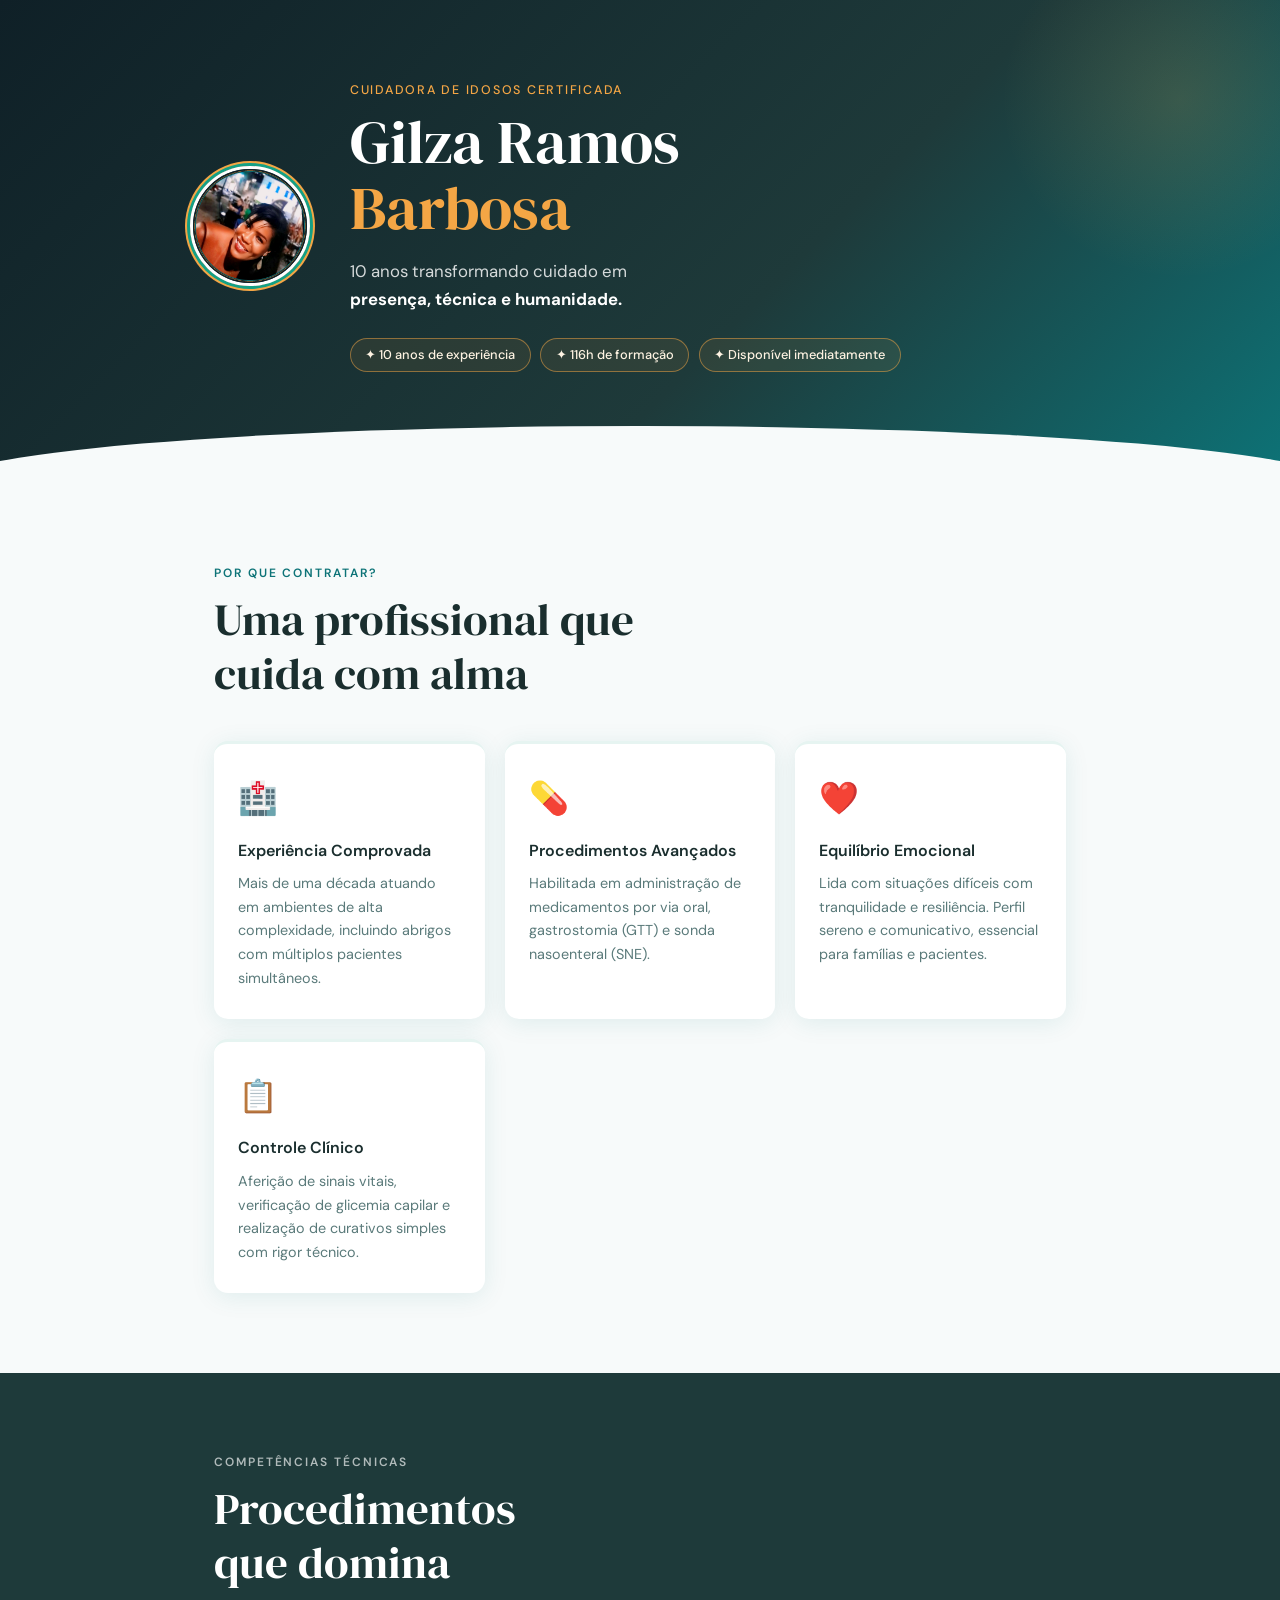
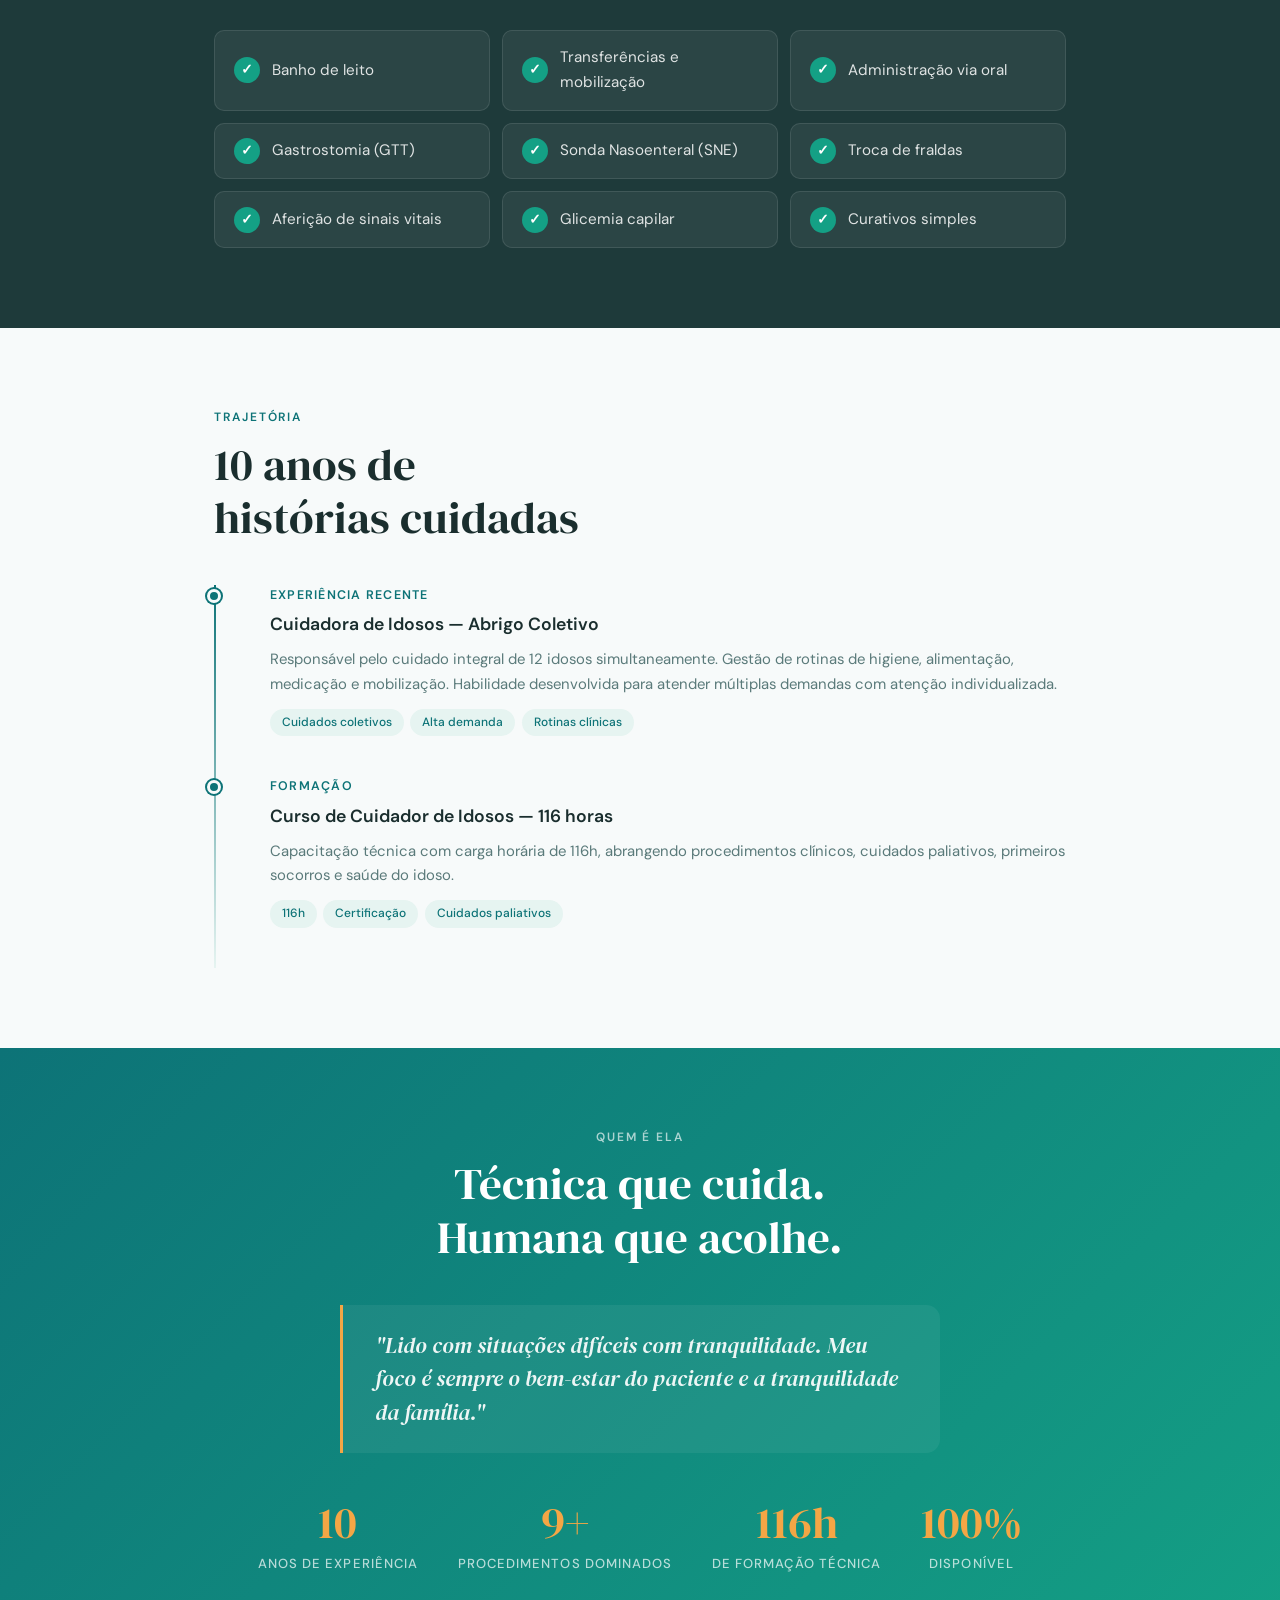
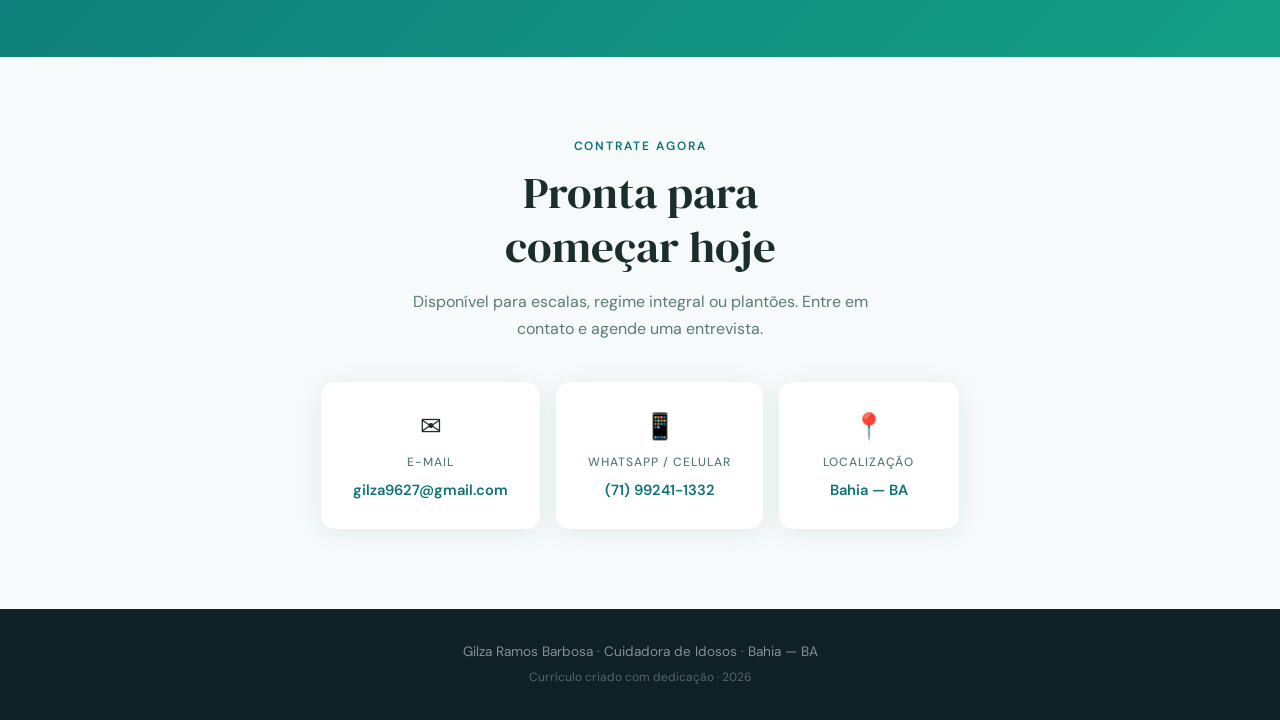
==== index.html @ a461d143 "Rename index (1).html to index.html" ====
<!DOCTYPE html>
<html lang="pt-BR">
<head>
  <meta charset="UTF-8" />
  <meta name="viewport" content="width=device-width, initial-scale=1.0" />
  <title>Gilza Ramos Barbosa — Cuidadora de Idosos Especializada</title>
  <meta name="description" content="Cuidadora de idosos com 10 anos de experiência, especializada em cuidados paliativos, administração de medicamentos, curativos e higienização. Disponível para escalas e regime integral." />
  <meta name="keywords" content="cuidadora de idosos, cuidadora domiciliar, cuidados paliativos, acompanhante hospitalar, técnica em enfermagem, administração de medicamentos, sonda nasoenteral, gastrostomia, sinais vitais, glicemia capilar, curativo simples, Bahia, Salvador" />
  <link rel="preconnect" href="https://fonts.googleapis.com" />
  <link href="https://fonts.googleapis.com/css2?family=DM+Sans:wght@300;400;500;600&family=DM+Serif+Display&display=swap" rel="stylesheet" />
  <link rel="stylesheet" href="style.css" />
</head>
<body>

  <!-- HERO -->
  <header class="hero">
    <div class="hero-inner">
      <img class="hero-avatar" src="[data-uri]" alt="Gilza Ramos Barbosa - Cuidadora de Idosos" />
      <div class="hero-text">
        <p class="hero-eyebrow">Cuidadora de Idosos Certificada</p>
        <h1 class="hero-name">Gilza Ramos<br><span class="accent">Barbosa</span></h1>
        <p class="hero-tagline">10 anos transformando cuidado em<br><strong>presença, técnica e humanidade.</strong></p>
        <div class="hero-badges">
          <span class="badge">✦ 10 anos de experiência</span>
          <span class="badge">✦ 116h de formação</span>
          <span class="badge">✦ Disponível imediatamente</span>
        </div>
      </div>
    </div>
    <div class="hero-wave" aria-hidden="true"></div>
  </header>

  <main>

    <!-- DIFERENCIAIS -->
    <section class="section section-light" id="diferenciais">
      <div class="container">
        <p class="section-eyebrow">Por que contratar?</p>
        <h2 class="section-title">Uma profissional que<br>cuida com alma</h2>
        <div class="cards-grid">
          <div class="card">
            <div class="card-icon">🏥</div>
            <h3>Experiência Comprovada</h3>
            <p>Mais de uma década atuando em ambientes de alta complexidade, incluindo abrigos com múltiplos pacientes simultâneos.</p>
          </div>
          <div class="card">
            <div class="card-icon">💊</div>
            <h3>Procedimentos Avançados</h3>
            <p>Habilitada em administração de medicamentos por via oral, gastrostomia (GTT) e sonda nasoenteral (SNE).</p>
          </div>
          <div class="card">
            <div class="card-icon">❤️</div>
            <h3>Equilíbrio Emocional</h3>
            <p>Lida com situações difíceis com tranquilidade e resiliência. Perfil sereno e comunicativo, essencial para famílias e pacientes.</p>
          </div>
          <div class="card">
            <div class="card-icon">📋</div>
            <h3>Controle Clínico</h3>
            <p>Aferição de sinais vitais, verificação de glicemia capilar e realização de curativos simples com rigor técnico.</p>
          </div>
        </div>
      </div>
    </section>

    <!-- PROCEDIMENTOS -->
    <section class="section section-dark" id="procedimentos">
      <div class="container">
        <p class="section-eyebrow light">Competências técnicas</p>
        <h2 class="section-title light">Procedimentos<br>que domina</h2>
        <div class="skills-grid">
          <div class="skill-item active">
            <span class="skill-check">✓</span>
            <span>Banho de leito</span>
          </div>
          <div class="skill-item active">
            <span class="skill-check">✓</span>
            <span>Transferências e mobilização</span>
          </div>
          <div class="skill-item active">
            <span class="skill-check">✓</span>
            <span>Administração via oral</span>
          </div>
          <div class="skill-item active">
            <span class="skill-check">✓</span>
            <span>Gastrostomia (GTT)</span>
          </div>
          <div class="skill-item active">
            <span class="skill-check">✓</span>
            <span>Sonda Nasoenteral (SNE)</span>
          </div>
          <div class="skill-item active">
            <span class="skill-check">✓</span>
            <span>Troca de fraldas</span>
          </div>
          <div class="skill-item active">
            <span class="skill-check">✓</span>
            <span>Aferição de sinais vitais</span>
          </div>
          <div class="skill-item active">
            <span class="skill-check">✓</span>
            <span>Glicemia capilar</span>
          </div>
          <div class="skill-item active">
            <span class="skill-check">✓</span>
            <span>Curativos simples</span>
          </div>
        </div>
      </div>
    </section>

    <!-- EXPERIÊNCIA -->
    <section class="section section-light" id="experiencia">
      <div class="container">
        <p class="section-eyebrow">Trajetória</p>
        <h2 class="section-title">10 anos de<br>histórias cuidadas</h2>
        <div class="timeline">
          <div class="timeline-item">
            <div class="timeline-marker"></div>
            <div class="timeline-content">
              <span class="timeline-date">Experiência recente</span>
              <h3>Cuidadora de Idosos — Abrigo Coletivo</h3>
              <p>Responsável pelo cuidado integral de 12 idosos simultaneamente. Gestão de rotinas de higiene, alimentação, medicação e mobilização. Habilidade desenvolvida para atender múltiplas demandas com atenção individualizada.</p>
              <div class="timeline-tags">
                <span>Cuidados coletivos</span>
                <span>Alta demanda</span>
                <span>Rotinas clínicas</span>
              </div>
            </div>
          </div>
          <div class="timeline-item">
            <div class="timeline-marker"></div>
            <div class="timeline-content">
              <span class="timeline-date">Formação</span>
              <h3>Curso de Cuidador de Idosos — 116 horas</h3>
              <p>Capacitação técnica com carga horária de 116h, abrangendo procedimentos clínicos, cuidados paliativos, primeiros socorros e saúde do idoso.</p>
              <div class="timeline-tags">
                <span>116h</span>
                <span>Certificação</span>
                <span>Cuidados paliativos</span>
              </div>
            </div>
          </div>
        </div>
      </div>
    </section>

    <!-- PERFIL HUMANO -->
    <section class="section section-accent" id="perfil">
      <div class="container center">
        <p class="section-eyebrow light">Quem é ela</p>
        <h2 class="section-title light">Técnica que cuida.<br>Humana que acolhe.</h2>
        <blockquote class="quote">
          "Lido com situações difíceis com tranquilidade. Meu foco é sempre o bem-estar do paciente e a tranquilidade da família."
        </blockquote>
        <div class="perfil-stats">
          <div class="stat">
            <span class="stat-num">10</span>
            <span class="stat-label">anos de experiência</span>
          </div>
          <div class="stat">
            <span class="stat-num">9+</span>
            <span class="stat-label">procedimentos dominados</span>
          </div>
          <div class="stat">
            <span class="stat-num">116h</span>
            <span class="stat-label">de formação técnica</span>
          </div>
          <div class="stat">
            <span class="stat-num">100%</span>
            <span class="stat-label">disponível</span>
          </div>
        </div>
      </div>
    </section>

    <!-- CONTATO -->
    <section class="section section-light" id="contato">
      <div class="container center">
        <p class="section-eyebrow">Contrate agora</p>
        <h2 class="section-title">Pronta para<br>começar hoje</h2>
        <p class="contact-sub">Disponível para escalas, regime integral ou plantões. Entre em contato e agende uma entrevista.</p>
        <div class="contact-cards">
          <a href="mailto:gilza9627@gmail.com" class="contact-card">
            <span class="contact-icon">✉</span>
            <span class="contact-label">E-mail</span>
            <span class="contact-value">gilza9627@gmail.com</span>
          </a>
          <a href="tel:+5571992411332" class="contact-card">
            <span class="contact-icon">📱</span>
            <span class="contact-label">WhatsApp / Celular</span>
            <span class="contact-value">(71) 99241-1332</span>
          </a>
          <div class="contact-card">
            <span class="contact-icon">📍</span>
            <span class="contact-label">Localização</span>
            <span class="contact-value">Bahia — BA</span>
          </div>
        </div>
      </div>
    </section>

  </main>

  <footer class="footer">
    <p>Gilza Ramos Barbosa · Cuidadora de Idosos · Bahia — BA</p>
    <p class="footer-sub">Currículo criado com dedicação · 2026</p>
  </footer>

  <script src="script.js"></script>
</body>
</html>
---- style.css ----
/* === TOKENS === */
:root {
  --teal:       #0D7377;
  --teal-light: #14A085;
  --teal-pale:  #E6F4F1;
  --gold:       #F4A645;
  --gold-light: #FEF3E2;
  --dark:       #0F2027;
  --dark-mid:   #1E3A3A;
  --mid:        #4A6870;
  --light:      #F7FAFA;
  --white:      #FFFFFF;
  --text:       #1A2E2E;
  --text-muted: #5A7A7A;
  --radius:     14px;
  --shadow:     0 4px 24px rgba(13,115,119,0.10);
}

*, *::before, *::after { box-sizing: border-box; margin: 0; padding: 0; }

html { scroll-behavior: smooth; }

body {
  font-family: 'DM Sans', sans-serif;
  color: var(--text);
  background: var(--light);
  line-height: 1.65;
  font-size: 16px;
}

/* === HERO === */
.hero {
  background: linear-gradient(135deg, var(--dark) 0%, var(--dark-mid) 60%, var(--teal) 100%);
  color: var(--white);
  padding: 5rem 2rem 7rem;
  position: relative;
  overflow: hidden;
}

.hero::before {
  content: '';
  position: absolute;
  top: -80px; right: -80px;
  width: 360px; height: 360px;
  background: radial-gradient(circle, rgba(244,166,69,0.15) 0%, transparent 70%);
  border-radius: 50%;
}

.hero-inner {
  max-width: 900px;
  margin: 0 auto;
  display: flex;
  align-items: center;
  gap: 2.5rem;
  flex-wrap: wrap;
}

.hero-avatar {
  width: 120px; height: 120px;
  border-radius: 50%;
  object-fit: cover;
  object-position: center top;
  flex-shrink: 0;
  box-shadow: 0 0 0 3px var(--teal-light), 0 0 0 5px var(--gold);
  border: 3px solid var(--white);
}

.hero-eyebrow {
  font-size: 0.78rem;
  font-weight: 500;
  text-transform: uppercase;
  letter-spacing: 0.14em;
  color: var(--gold);
  margin-bottom: 0.5rem;
}

.hero-name {
  font-family: 'DM Serif Display', serif;
  font-size: clamp(2.4rem, 5vw, 3.8rem);
  line-height: 1.1;
  font-weight: 400;
  margin-bottom: 1rem;
}

.hero-name .accent { color: var(--gold); }

.hero-tagline {
  font-size: 1.05rem;
  color: rgba(255,255,255,0.82);
  margin-bottom: 1.5rem;
  max-width: 420px;
}

.hero-tagline strong { color: var(--white); }

.hero-badges {
  display: flex;
  flex-wrap: wrap;
  gap: 0.6rem;
}

.badge {
  display: inline-block;
  padding: 0.35rem 0.9rem;
  border-radius: 100px;
  border: 1.5px solid rgba(244,166,69,0.5);
  font-size: 0.8rem;
  color: var(--gold-light);
  background: rgba(244,166,69,0.08);
  font-weight: 500;
}

.hero-wave {
  position: absolute;
  bottom: -2px; left: 0; right: 0;
  height: 60px;
  background: var(--light);
  clip-path: ellipse(55% 100% at 50% 100%);
}

/* === LAYOUT === */
.container {
  max-width: 900px;
  margin: 0 auto;
  padding: 0 1.5rem;
}

.center { text-align: center; }

.section { padding: 5rem 2rem; }
.section-light { background: var(--light); }
.section-dark  { background: var(--dark-mid); }
.section-accent{ background: linear-gradient(135deg, var(--teal) 0%, var(--teal-light) 100%); }

.section-eyebrow {
  font-size: 0.75rem;
  font-weight: 600;
  text-transform: uppercase;
  letter-spacing: 0.16em;
  color: var(--teal);
  margin-bottom: 0.6rem;
}

.section-eyebrow.light { color: rgba(255,255,255,0.65); }

.section-title {
  font-family: 'DM Serif Display', serif;
  font-size: clamp(1.9rem, 4vw, 2.8rem);
  line-height: 1.2;
  font-weight: 400;
  color: var(--text);
  margin-bottom: 2.5rem;
}

.section-title.light { color: var(--white); }

/* === CARDS === */
.cards-grid {
  display: grid;
  grid-template-columns: repeat(auto-fit, minmax(200px, 1fr));
  gap: 1.25rem;
}

.card {
  background: var(--white);
  border-radius: var(--radius);
  padding: 1.75rem 1.5rem;
  box-shadow: var(--shadow);
  transition: transform 0.25s ease, box-shadow 0.25s ease;
  border-top: 3px solid var(--teal-pale);
}

.card:hover {
  transform: translateY(-4px);
  box-shadow: 0 8px 32px rgba(13,115,119,0.15);
  border-top-color: var(--teal);
}

.card-icon { font-size: 2rem; margin-bottom: 0.8rem; }

.card h3 {
  font-size: 1rem;
  font-weight: 600;
  color: var(--text);
  margin-bottom: 0.5rem;
}

.card p { font-size: 0.9rem; color: var(--text-muted); }

/* === SKILLS === */
.skills-grid {
  display: grid;
  grid-template-columns: repeat(auto-fit, minmax(220px, 1fr));
  gap: 0.75rem;
}

.skill-item {
  display: flex;
  align-items: center;
  gap: 0.75rem;
  padding: 0.9rem 1.2rem;
  border-radius: 10px;
  background: rgba(255,255,255,0.06);
  border: 1px solid rgba(255,255,255,0.1);
  font-size: 0.95rem;
  color: rgba(255,255,255,0.85);
  transition: background 0.2s;
}

.skill-item:hover { background: rgba(255,255,255,0.1); }

.skill-check {
  width: 26px; height: 26px;
  border-radius: 50%;
  background: var(--teal-light);
  color: var(--white);
  display: flex; align-items: center; justify-content: center;
  font-size: 0.85rem;
  font-weight: 700;
  flex-shrink: 0;
}

/* === TIMELINE === */
.timeline {
  position: relative;
  padding-left: 2rem;
}

.timeline::before {
  content: '';
  position: absolute;
  left: 0; top: 0; bottom: 0;
  width: 2px;
  background: linear-gradient(to bottom, var(--teal), var(--teal-pale));
}

.timeline-item {
  position: relative;
  padding-bottom: 2.5rem;
  padding-left: 1.5rem;
}

.timeline-marker {
  position: absolute;
  left: -2.45rem;
  top: 4px;
  width: 14px; height: 14px;
  border-radius: 50%;
  background: var(--teal);
  border: 3px solid var(--light);
  box-shadow: 0 0 0 2px var(--teal);
}

.timeline-date {
  font-size: 0.78rem;
  font-weight: 600;
  text-transform: uppercase;
  letter-spacing: 0.1em;
  color: var(--teal);
  display: block;
  margin-bottom: 0.3rem;
}

.timeline-content h3 {
  font-size: 1.1rem;
  font-weight: 600;
  color: var(--text);
  margin-bottom: 0.5rem;
}

.timeline-content p {
  font-size: 0.93rem;
  color: var(--text-muted);
  margin-bottom: 0.75rem;
}

.timeline-tags {
  display: flex;
  flex-wrap: wrap;
  gap: 0.4rem;
}

.timeline-tags span {
  font-size: 0.75rem;
  padding: 0.25rem 0.75rem;
  border-radius: 100px;
  background: var(--teal-pale);
  color: var(--teal);
  font-weight: 500;
}

/* === QUOTE / STATS === */
.quote {
  font-family: 'DM Serif Display', serif;
  font-size: clamp(1.1rem, 2.5vw, 1.4rem);
  color: rgba(255,255,255,0.92);
  font-style: italic;
  max-width: 600px;
  margin: 0 auto 3rem;
  line-height: 1.5;
  padding: 1.5rem 2rem;
  border-left: 3px solid var(--gold);
  background: rgba(255,255,255,0.06);
  border-radius: 0 var(--radius) var(--radius) 0;
  text-align: left;
}

.perfil-stats {
  display: flex;
  justify-content: center;
  flex-wrap: wrap;
  gap: 2.5rem;
}

.stat { text-align: center; }

.stat-num {
  display: block;
  font-family: 'DM Serif Display', serif;
  font-size: 2.8rem;
  color: var(--gold);
  line-height: 1;
  margin-bottom: 0.25rem;
}

.stat-label {
  font-size: 0.82rem;
  color: rgba(255,255,255,0.7);
  text-transform: uppercase;
  letter-spacing: 0.08em;
  font-weight: 500;
}

/* === CONTACT === */
.contact-sub {
  font-size: 1rem;
  color: var(--text-muted);
  max-width: 500px;
  margin: -1.5rem auto 2.5rem;
}

.contact-cards {
  display: flex;
  flex-wrap: wrap;
  justify-content: center;
  gap: 1rem;
}

.contact-card {
  display: flex;
  flex-direction: column;
  align-items: center;
  gap: 0.3rem;
  padding: 1.5rem 2rem;
  background: var(--white);
  border-radius: var(--radius);
  box-shadow: var(--shadow);
  text-decoration: none;
  color: var(--text);
  min-width: 180px;
  transition: transform 0.2s, box-shadow 0.2s;
  border-bottom: 3px solid transparent;
}

.contact-card:hover {
  transform: translateY(-3px);
  box-shadow: 0 8px 28px rgba(13,115,119,0.15);
  border-bottom-color: var(--teal);
}

.contact-icon { font-size: 1.6rem; }
.contact-label { font-size: 0.75rem; color: var(--text-muted); font-weight: 500; text-transform: uppercase; letter-spacing: 0.08em; }
.contact-value { font-size: 0.92rem; font-weight: 600; color: var(--teal); }

/* === FOOTER === */
.footer {
  background: var(--dark);
  color: rgba(255,255,255,0.5);
  text-align: center;
  padding: 2rem 1.5rem;
  font-size: 0.85rem;
}

.footer-sub { margin-top: 0.3rem; font-size: 0.75rem; color: rgba(255,255,255,0.3); }

/* === ANIMATIONS === */
.fade-in { opacity: 0; transform: translateY(20px); transition: opacity 0.6s ease, transform 0.6s ease; }
.fade-in.visible { opacity: 1; transform: translateY(0); }

/* === RESPONSIVE === */
@media (max-width: 600px) {
  .hero-inner { flex-direction: column; text-align: center; }
  .hero-badges { justify-content: center; }
  .quote { text-align: center; border-left: none; border-top: 3px solid var(--gold); border-radius: var(--radius); }
  .timeline { padding-left: 1.25rem; }
}
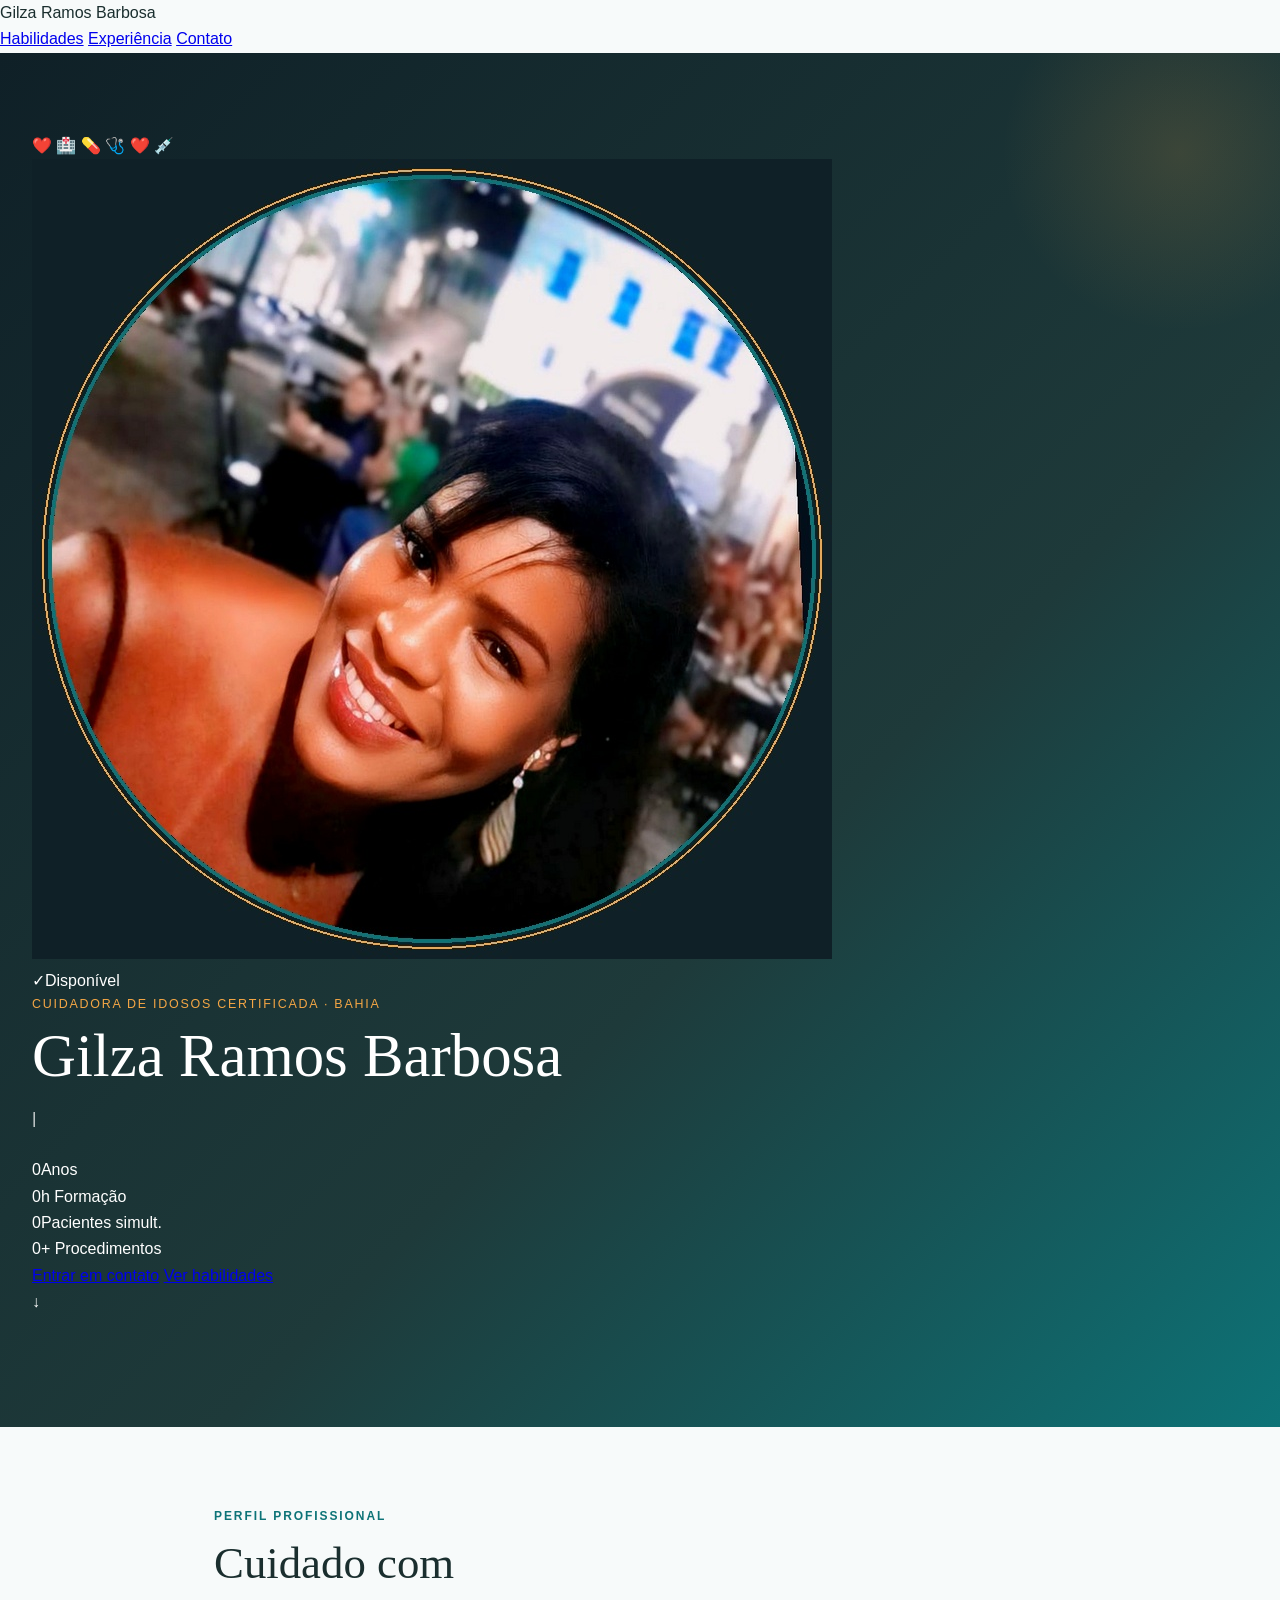
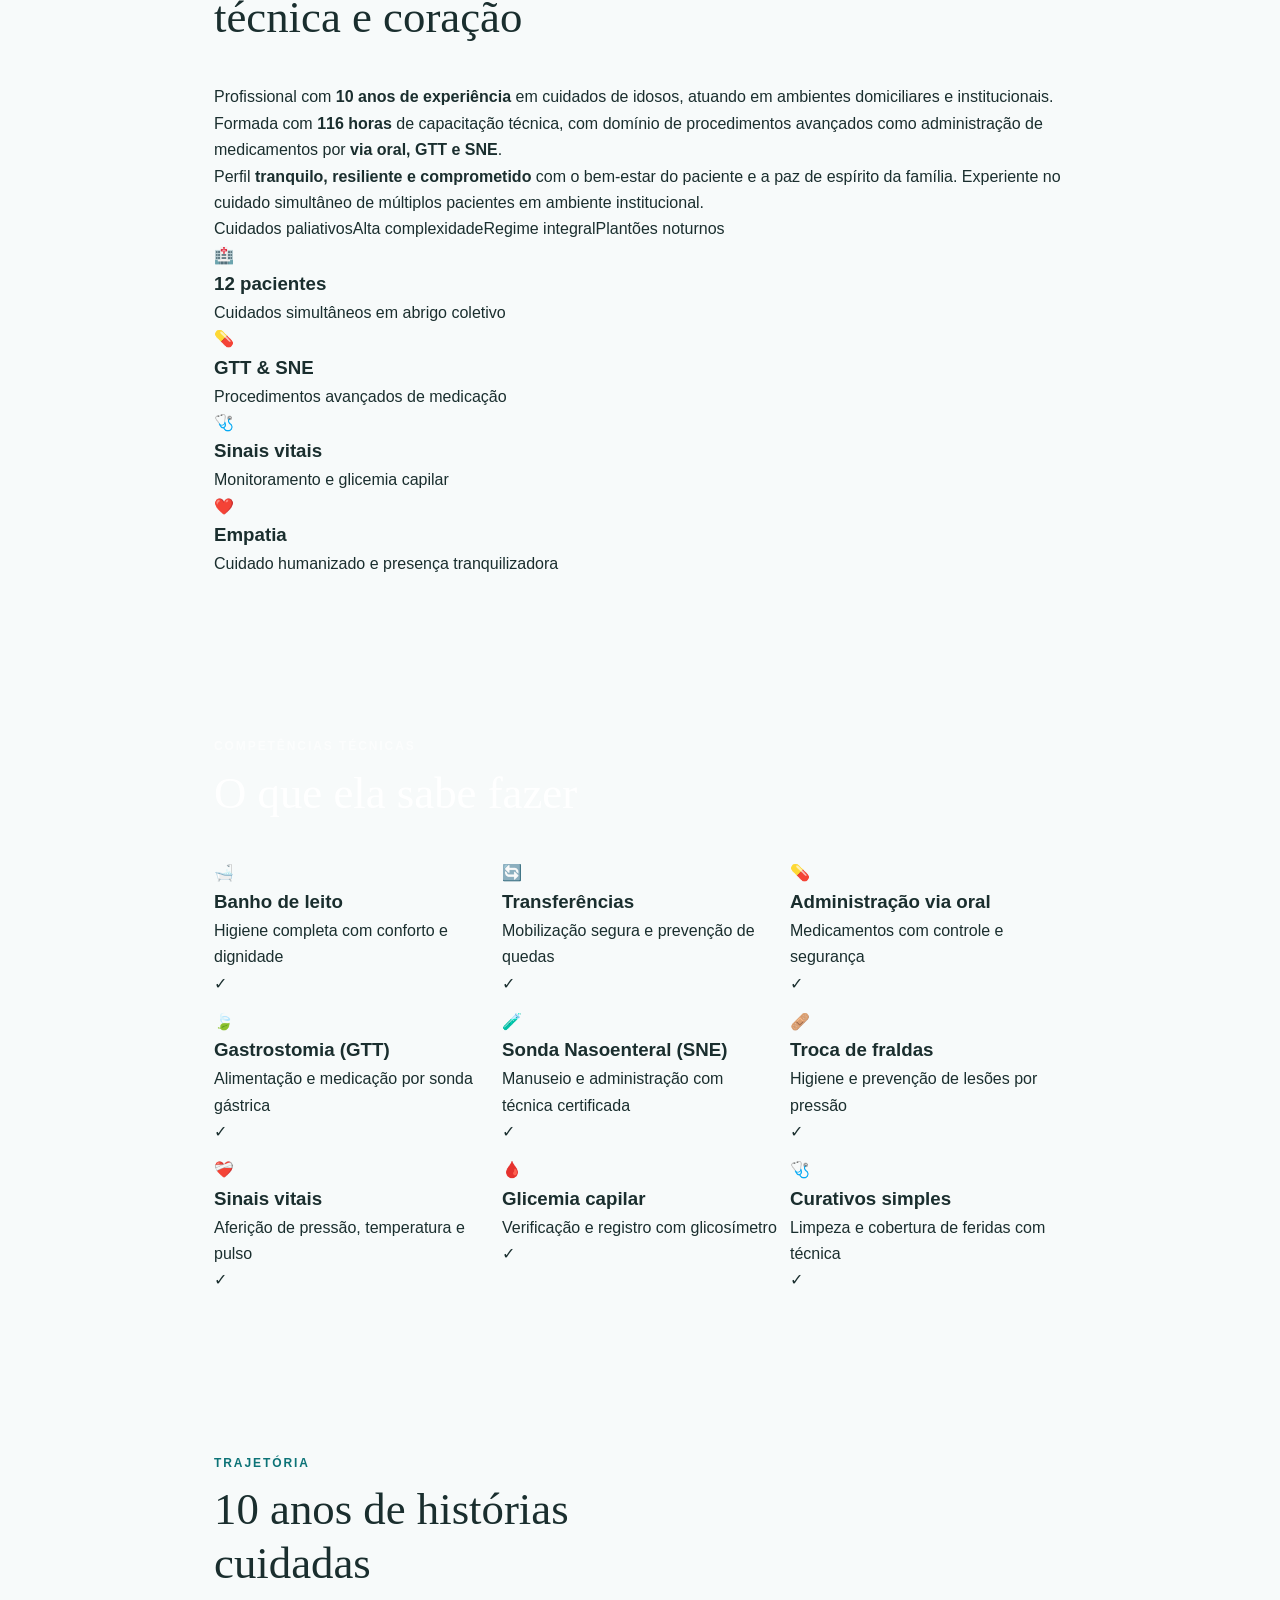
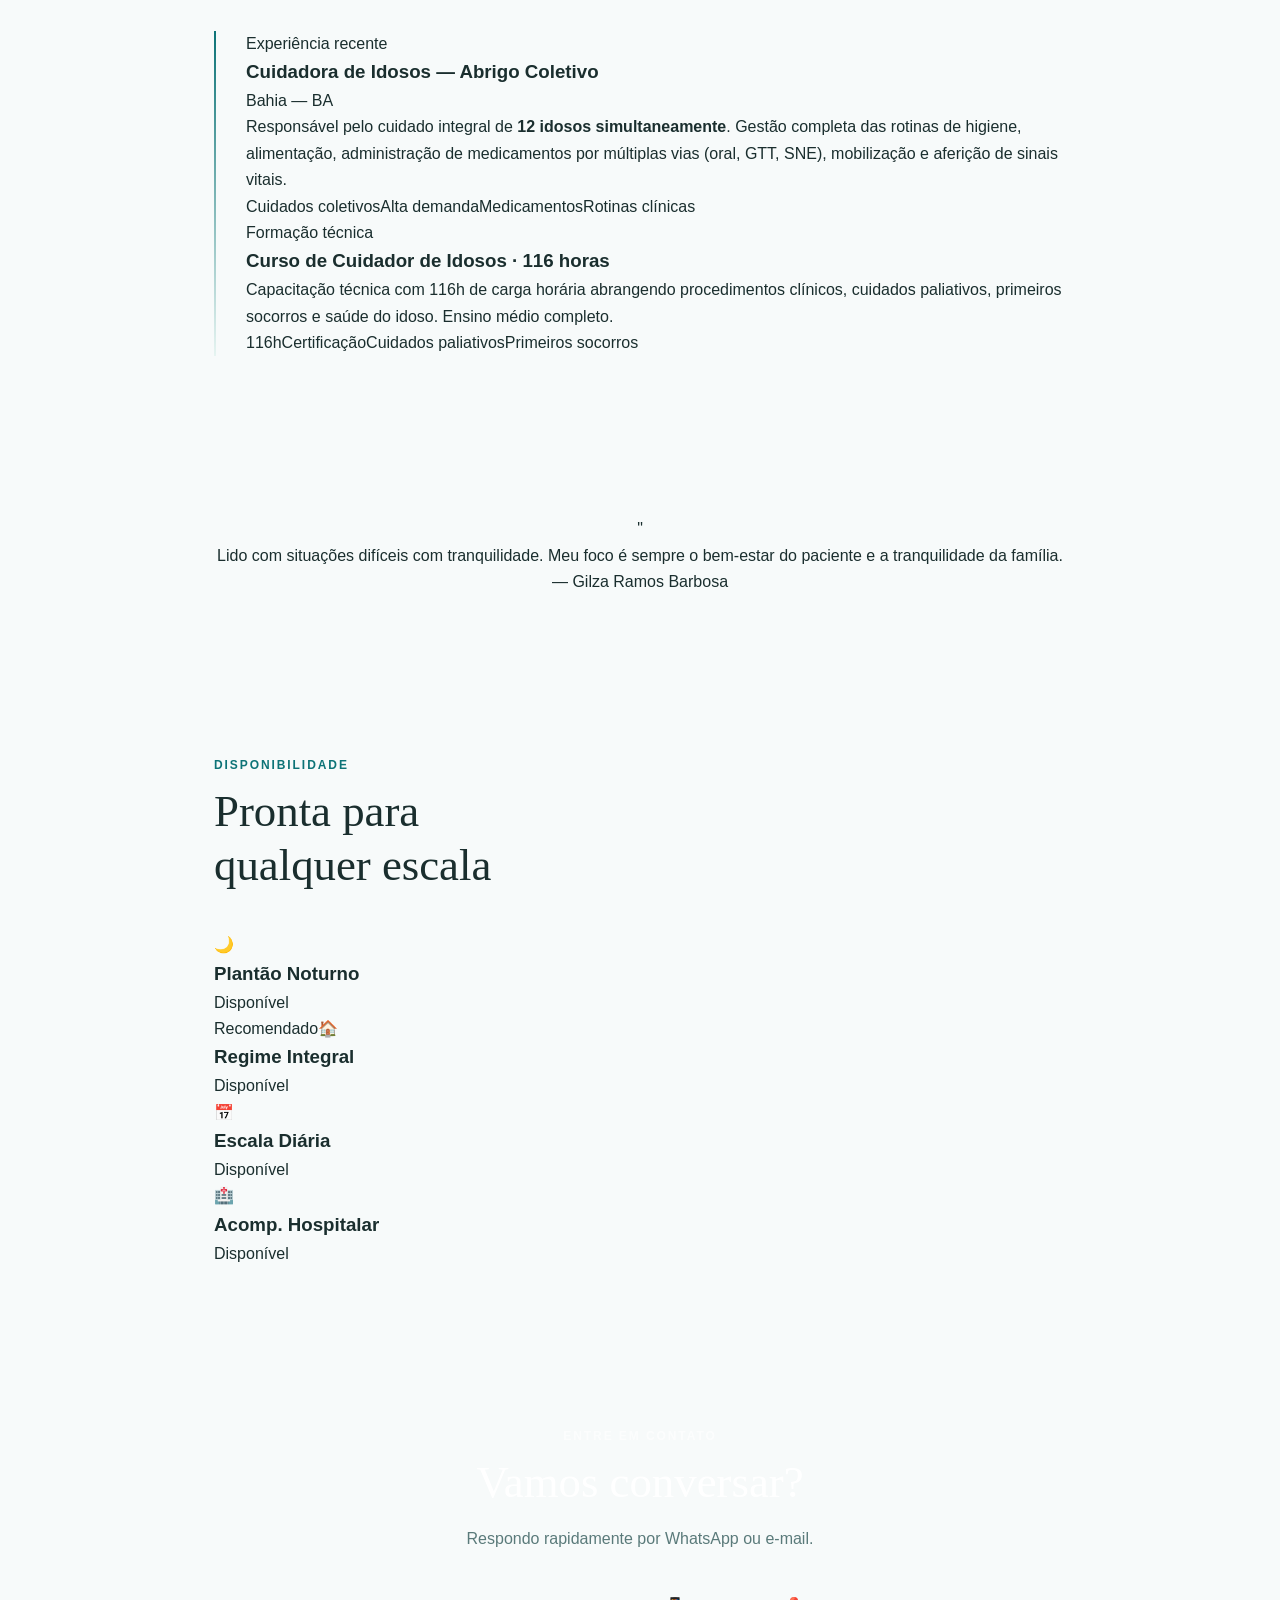
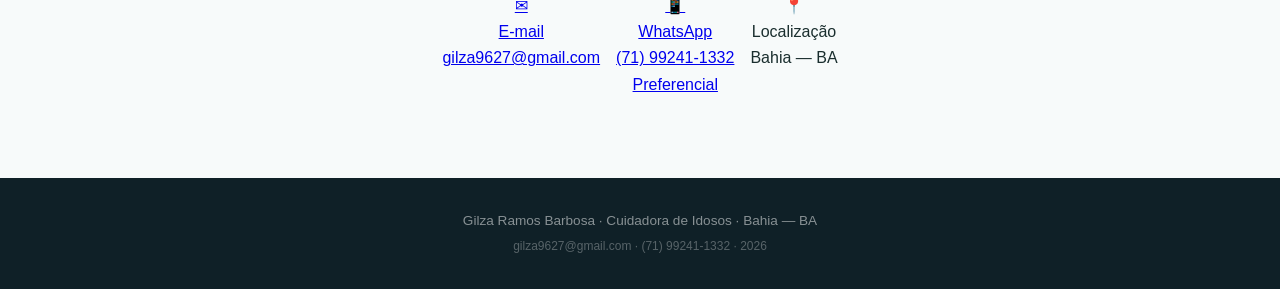
==== commit 0ebd0c8f: "Update index.html" ====
--- a/index.html
+++ b/index.html
@@ -1,211 +1,189 @@
 <!DOCTYPE html>
 <html lang="pt-BR">
 <head>
-  <meta charset="UTF-8" />
-  <meta name="viewport" content="width=device-width, initial-scale=1.0" />
+  <meta charset="UTF-8"/>
+  <meta name="viewport" content="width=device-width, initial-scale=1.0"/>
   <title>Gilza Ramos Barbosa — Cuidadora de Idosos Especializada</title>
-  <meta name="description" content="Cuidadora de idosos com 10 anos de experiência, especializada em cuidados paliativos, administração de medicamentos, curativos e higienização. Disponível para escalas e regime integral." />
-  <meta name="keywords" content="cuidadora de idosos, cuidadora domiciliar, cuidados paliativos, acompanhante hospitalar, técnica em enfermagem, administração de medicamentos, sonda nasoenteral, gastrostomia, sinais vitais, glicemia capilar, curativo simples, Bahia, Salvador" />
-  <link rel="preconnect" href="https://fonts.googleapis.com" />
-  <link href="https://fonts.googleapis.com/css2?family=DM+Sans:wght@300;400;500;600&family=DM+Serif+Display&display=swap" rel="stylesheet" />
-  <link rel="stylesheet" href="style.css" />
+  <meta name="description" content="Cuidadora de idosos com 10 anos de experiência, especializada em cuidados paliativos, administração de medicamentos, GTT, SNE, sinais vitais. Disponível para escalas e regime integral."/>
+  <meta name="keywords" content="cuidadora de idosos, cuidadora domiciliar, cuidados paliativos, acompanhante hospitalar, administração de medicamentos, sonda nasoenteral, gastrostomia, sinais vitais, glicemia capilar, curativo simples, Bahia, Salvador"/>
+  <link rel="preconnect" href="https://fonts.googleapis.com"/>
+  <link href="https://fonts.googleapis.com/css2?family=Inter:wght@300;400;500;600;700&family=Playfair+Display:ital,wght@0,700;1,400&display=swap" rel="stylesheet"/>
+  <link rel="stylesheet" href="style.css"/>
 </head>
 <body>
 
-  <!-- HERO -->
-  <header class="hero">
-    <div class="hero-inner">
-      <img class="hero-avatar" src="[data-uri]" alt="Gilza Ramos Barbosa - Cuidadora de Idosos" />
-      <div class="hero-text">
-        <p class="hero-eyebrow">Cuidadora de Idosos Certificada</p>
-        <h1 class="hero-name">Gilza Ramos<br><span class="accent">Barbosa</span></h1>
-        <p class="hero-tagline">10 anos transformando cuidado em<br><strong>presença, técnica e humanidade.</strong></p>
-        <div class="hero-badges">
-          <span class="badge">✦ 10 anos de experiência</span>
-          <span class="badge">✦ 116h de formação</span>
-          <span class="badge">✦ Disponível imediatamente</span>
+<nav class="nav" id="navbar">
+  <div class="nav-inner">
+    <span class="nav-name">Gilza Ramos Barbosa</span>
+    <div class="nav-links">
+      <a href="#skills">Habilidades</a>
+      <a href="#experiencia">Experiência</a>
+      <a href="#contato">Contato</a>
+    </div>
+  </div>
+</nav>
+
+<header class="hero" id="home">
+  <div class="hero-bg"></div>
+  <div class="hero-particles" aria-hidden="true">
+    <span class="particle p1">❤️</span>
+    <span class="particle p2">🏥</span>
+    <span class="particle p3">💊</span>
+    <span class="particle p4">🩺</span>
+    <span class="particle p5">❤️</span>
+    <span class="particle p6">💉</span>
+  </div>
+  <div class="hero-content">
+    <div class="hero-photo-wrap">
+      <div class="hero-photo-ring"></div>
+      <img class="hero-photo" src="[data-uri]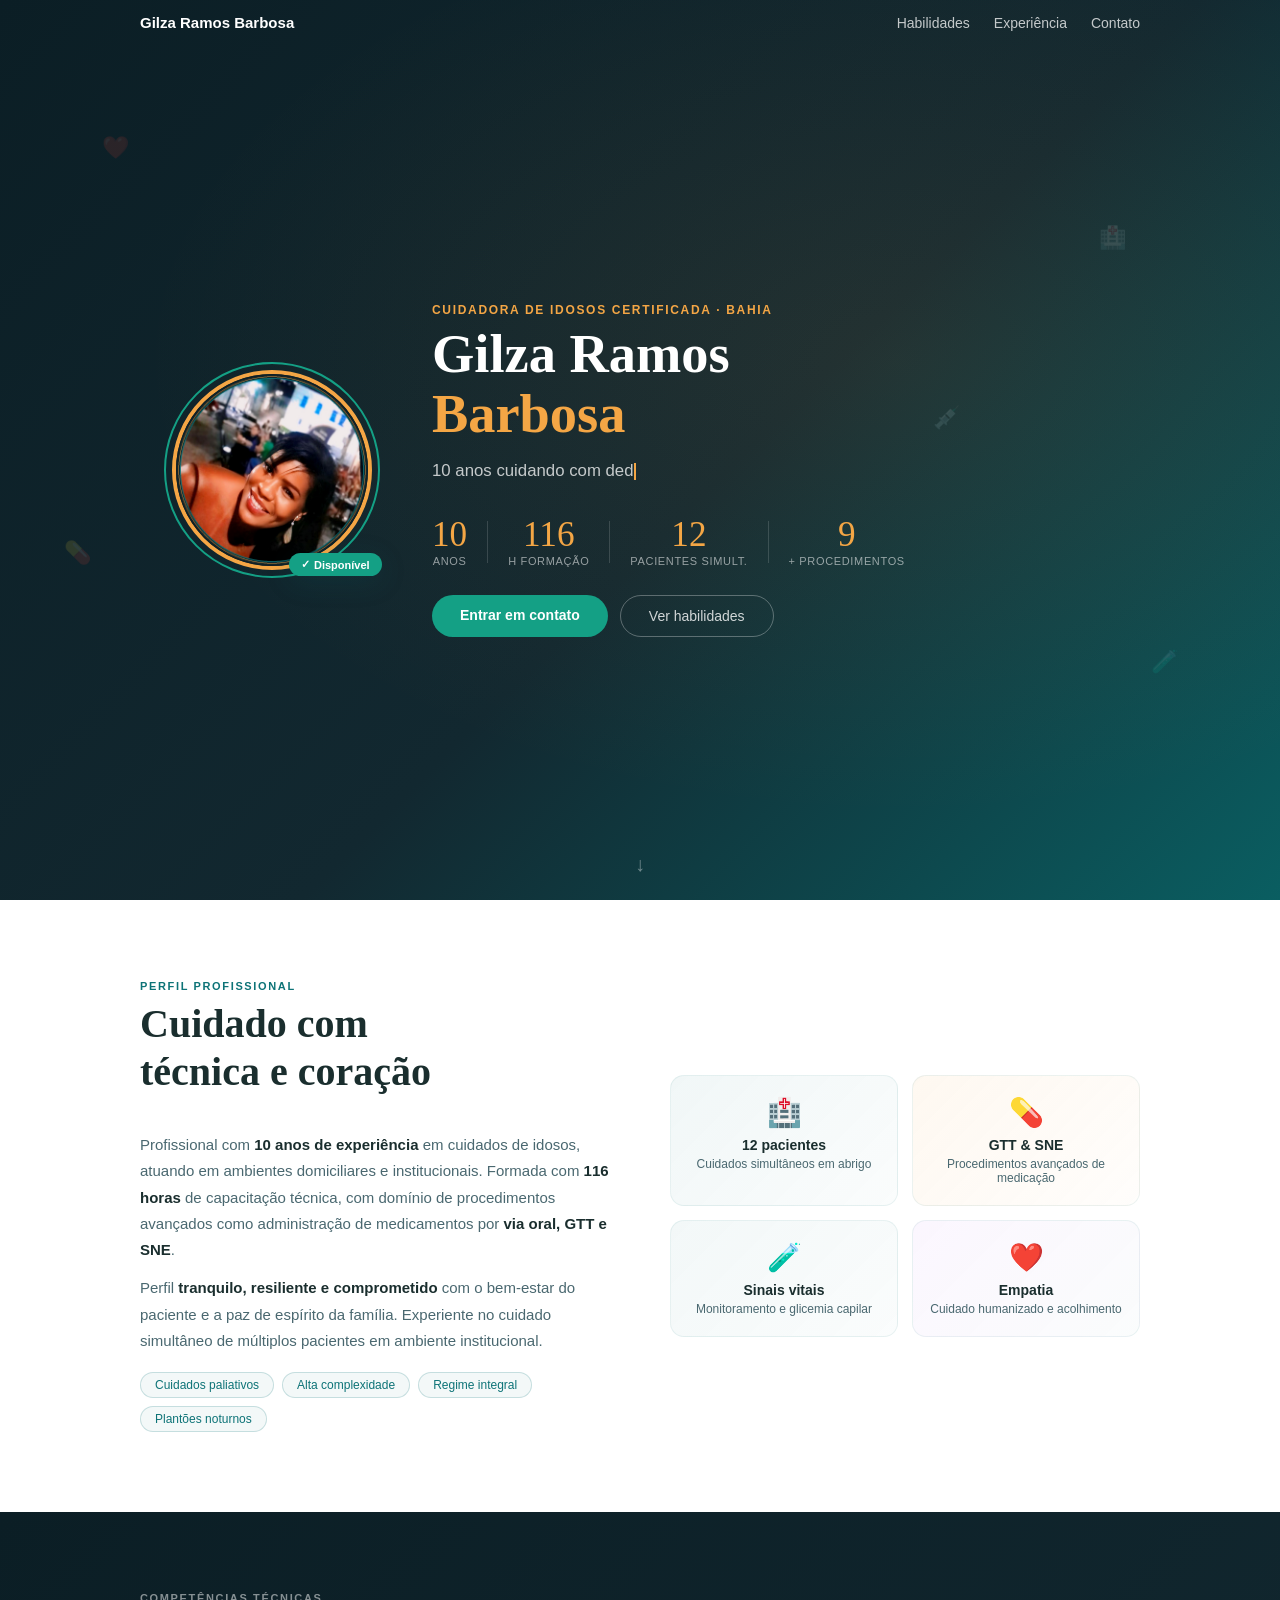
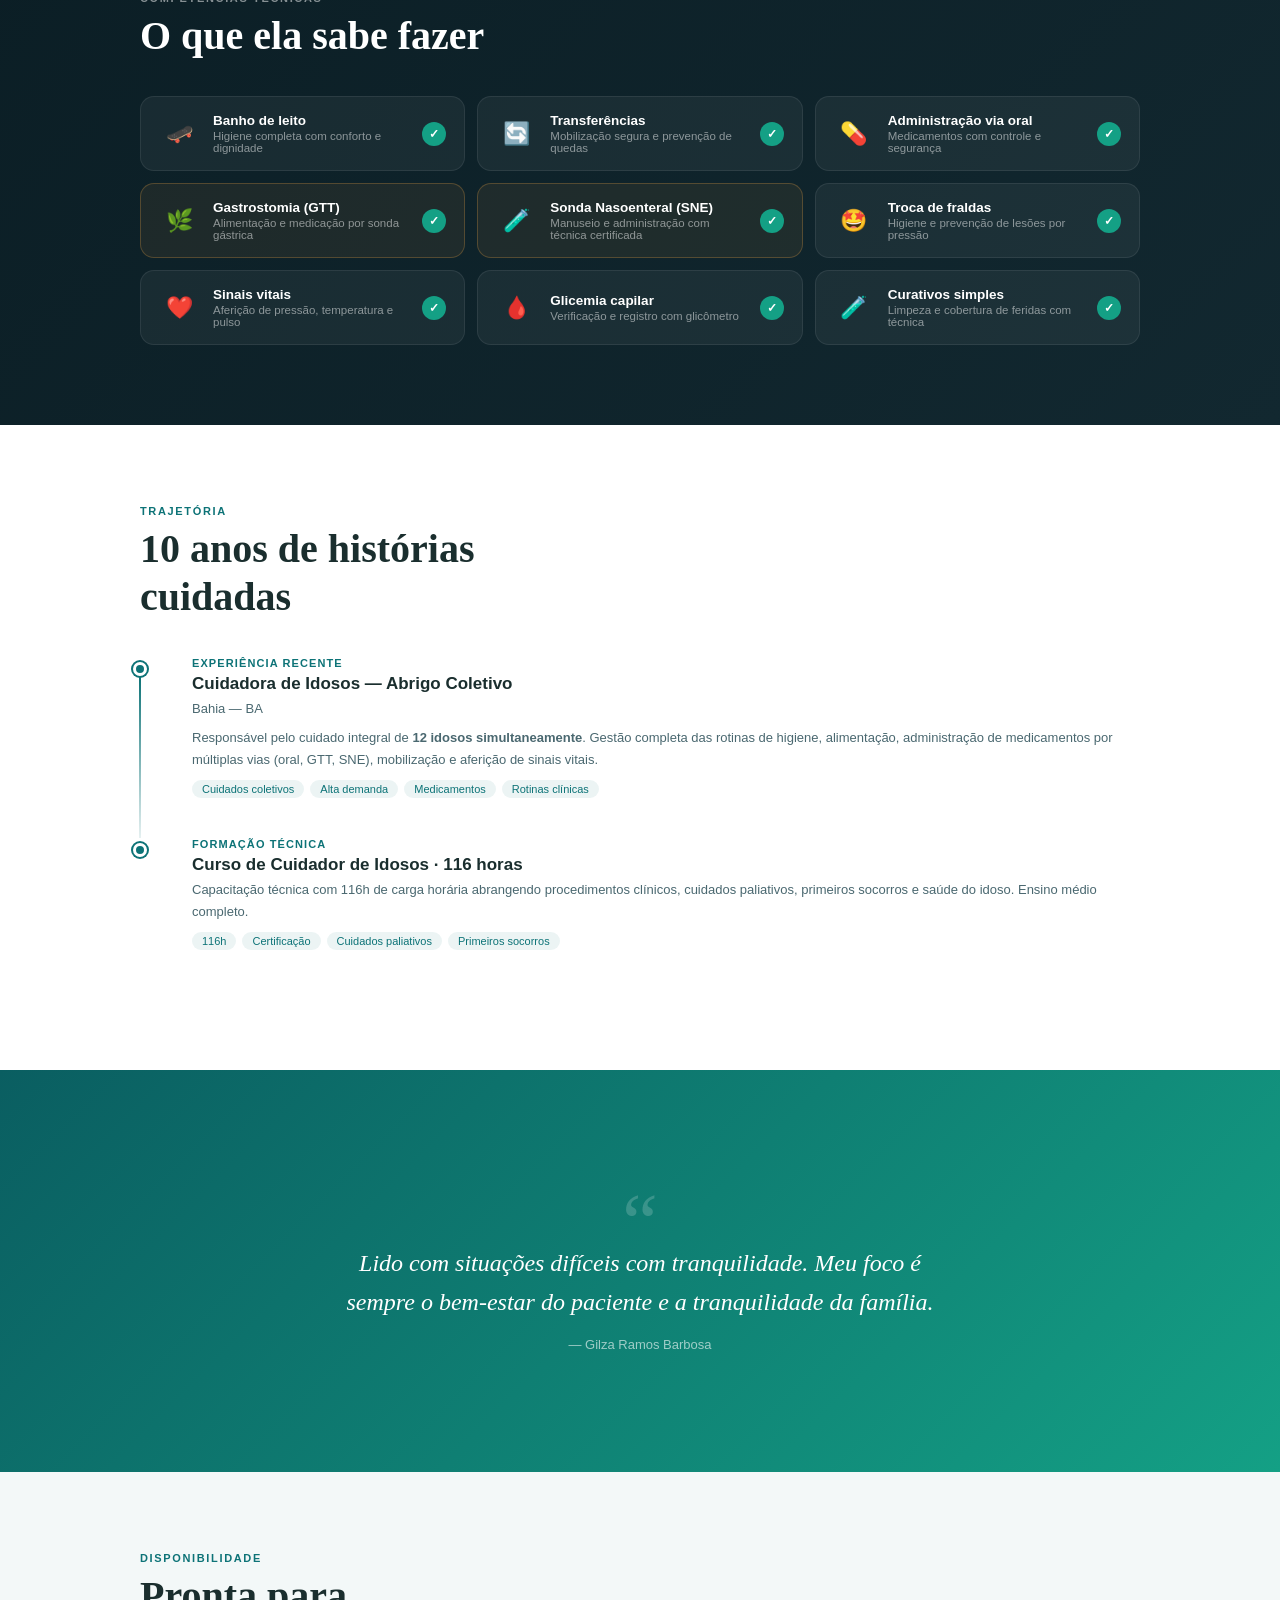
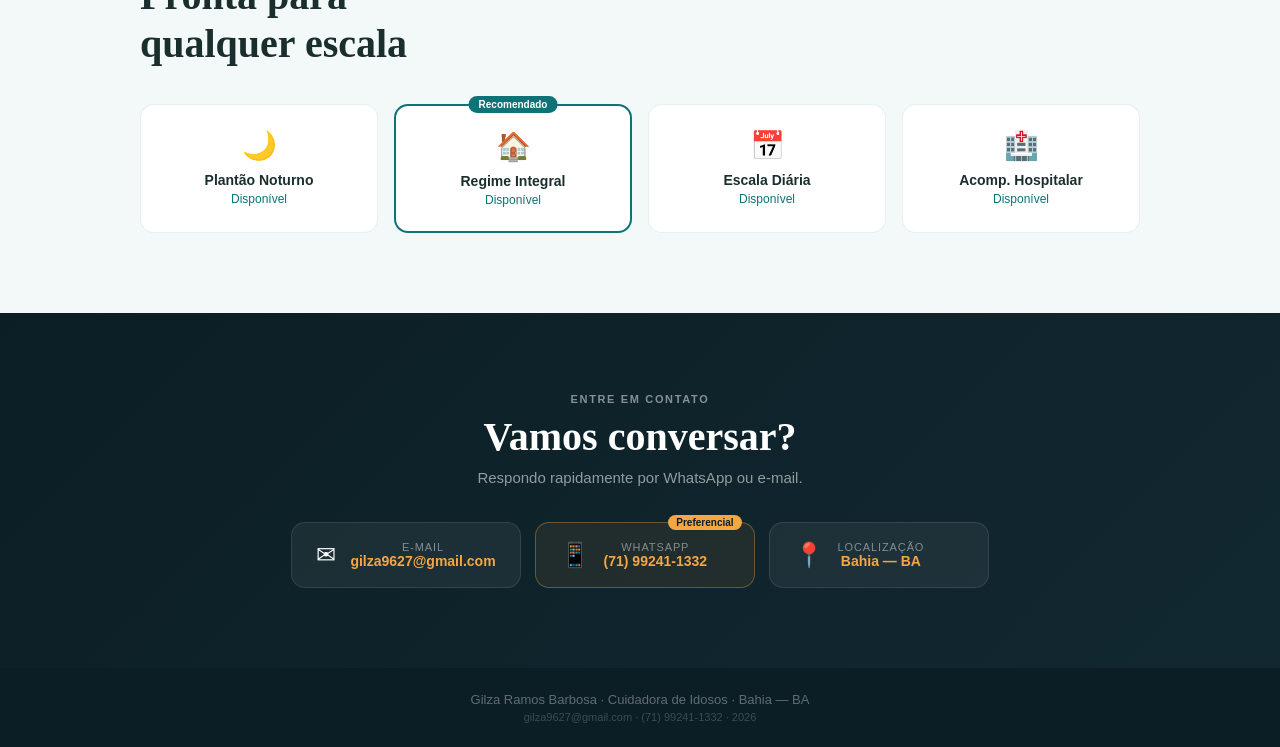
==== commit ebf63cce: "Update index.html" ====
--- a/index.html
+++ b/index.html
@@ -3,12 +3,168 @@
 <head>
   <meta charset="UTF-8"/>
   <meta name="viewport" content="width=device-width, initial-scale=1.0"/>
-  <title>Gilza Ramos Barbosa — Cuidadora de Idosos Especializada</title>
-  <meta name="description" content="Cuidadora de idosos com 10 anos de experiência, especializada em cuidados paliativos, administração de medicamentos, GTT, SNE, sinais vitais. Disponível para escalas e regime integral."/>
-  <meta name="keywords" content="cuidadora de idosos, cuidadora domiciliar, cuidados paliativos, acompanhante hospitalar, administração de medicamentos, sonda nasoenteral, gastrostomia, sinais vitais, glicemia capilar, curativo simples, Bahia, Salvador"/>
+  <title>Gilza Ramos Barbosa — Cuidadora de Idosos · Bahia</title>
+  <meta name="description" content="Cuidadora de idosos com 10 anos de experiência. GTT, SNE, sinais vitais, glicemia capilar. Disponível para regime integral, plantões e escalas. Bahia BA."/>
   <link rel="preconnect" href="https://fonts.googleapis.com"/>
   <link href="https://fonts.googleapis.com/css2?family=Inter:wght@300;400;500;600;700&family=Playfair+Display:ital,wght@0,700;1,400&display=swap" rel="stylesheet"/>
-  <link rel="stylesheet" href="style.css"/>
+  <style>
+:root{--teal:#0D7377;--teal-d:#0A5E61;--teal-l:#14A085;--gold:#F4A645;--dark:#0B1E25;--mid:#4A6870;--light:#F3F8F8;--white:#fff;--text:#1A2E2E;--r:14px;--sh:0 6px 28px rgba(13,115,119,.15)}
+*,*::before,*::after{box-sizing:border-box;margin:0;padding:0}
+html{scroll-behavior:smooth}
+body{font-family:'Inter',sans-serif;color:var(--text);background:var(--light);overflow-x:hidden}
+
+/* NAV */
+.nav{position:fixed;top:0;left:0;right:0;z-index:100;padding:14px 32px;transition:background .3s,box-shadow .3s}
+.nav.scrolled{background:rgba(11,30,37,.96);box-shadow:0 2px 20px rgba(0,0,0,.3)}
+.nav-inner{max-width:1000px;margin:0 auto;display:flex;justify-content:space-between;align-items:center}
+.nav-name{color:#fff;font-weight:600;font-size:15px}
+.nav-links{display:flex;gap:24px}
+.nav-links a{color:rgba(255,255,255,.75);text-decoration:none;font-size:14px;font-weight:500;transition:color .2s}
+.nav-links a:hover{color:var(--gold)}
+
+/* HERO */
+.hero{min-height:100vh;display:flex;align-items:center;justify-content:center;position:relative;overflow:hidden;background:linear-gradient(135deg,var(--dark) 0%,#122830 55%,var(--teal-d) 100%)}
+.hero-bg{position:absolute;inset:0;background:radial-gradient(ellipse at 70% 40%,rgba(244,166,69,.08),transparent 60%)}
+.hero-particles{position:absolute;inset:0;pointer-events:none}
+.particle{position:absolute;font-size:22px;opacity:.13;animation:float 8s infinite ease-in-out}
+.p1{top:15%;left:8%;animation-delay:0s}.p2{top:25%;right:12%;animation-delay:1.5s}
+.p3{top:60%;left:5%;animation-delay:3s}.p4{bottom:25%;right:8%;animation-delay:2s}
+.p5{bottom:40%;left:20%;animation-delay:4.5s}.p6{top:45%;right:25%;animation-delay:1s}
+@keyframes float{0%,100%{transform:translateY(0) rotate(0deg);opacity:.13}50%{transform:translateY(-18px) rotate(10deg);opacity:.25}}
+.hero-content{max-width:1000px;width:100%;margin:0 auto;padding:100px 32px 60px;display:flex;align-items:center;gap:60px;flex-wrap:wrap;position:relative;z-index:1}
+
+/* PHOTO */
+.hero-photo-wrap{position:relative;flex-shrink:0}
+.hero-photo-ring{position:absolute;inset:-8px;border-radius:50%;border:2px solid var(--teal-l);animation:pulse-ring 3s infinite}
+@keyframes pulse-ring{0%,100%{opacity:.4;transform:scale(1)}50%{opacity:.85;transform:scale(1.04)}}
+.hero-photo{width:200px;height:200px;border-radius:50%;object-fit:cover;object-position:center top;border:4px solid var(--gold);display:block;position:relative;z-index:1;animation:fadeInPhoto 1s ease forwards}
+@keyframes fadeInPhoto{from{opacity:0;transform:scale(.92)}to{opacity:1;transform:scale(1)}}
+.hero-badge{position:absolute;bottom:-6px;right:-10px;background:var(--teal-l);color:#fff;border-radius:20px;padding:5px 12px;font-size:11px;font-weight:600;display:flex;align-items:center;gap:4px;z-index:2;box-shadow:var(--sh);animation:bounceIn .8s .8s both}
+@keyframes bounceIn{0%{opacity:0;transform:scale(.5)}70%{transform:scale(1.1)}100%{opacity:1;transform:scale(1)}}
+
+/* HERO TEXT */
+.hero-text{flex:1;min-width:280px}
+.hero-eyebrow{font-size:12px;font-weight:600;text-transform:uppercase;letter-spacing:.14em;color:var(--gold);margin-bottom:8px;animation:slideUp .6s .3s both}
+.hero-name{font-family:'Playfair Display',serif;line-height:1.1;margin-bottom:16px;animation:slideUp .6s .5s both}
+.name-first{display:block;font-size:clamp(2.2rem,5vw,3.4rem);color:#fff}
+.name-last{display:block;font-size:clamp(2.2rem,5vw,3.4rem);color:var(--gold)}
+.hero-tagline{font-size:1.05rem;color:rgba(255,255,255,.75);margin-bottom:28px;min-height:28px;animation:slideUp .6s .7s both}
+.cursor{display:inline-block;width:2px;height:1em;background:var(--gold);vertical-align:text-bottom;animation:blink .7s infinite}
+@keyframes blink{0%,100%{opacity:1}50%{opacity:0}}
+
+/* STATS — valores fixos visíveis, JS anima depois */
+.hero-stats{display:flex;gap:0;margin-bottom:28px;animation:slideUp .6s .9s both;flex-wrap:wrap}
+.hstat{text-align:center;padding:0 20px}
+.hstat:first-child{padding-left:0}
+.hstat-num{display:block;font-family:'Playfair Display',serif;font-size:2.2rem;color:var(--gold);line-height:1}
+.hstat-label{display:block;font-size:11px;color:rgba(255,255,255,.55);text-transform:uppercase;letter-spacing:.06em;margin-top:3px}
+.hstat-div{width:1px;background:rgba(255,255,255,.15);margin:4px 0;align-self:stretch}
+.hero-cta{display:flex;gap:12px;flex-wrap:wrap;animation:slideUp .6s 1.1s both}
+.btn-primary{padding:12px 28px;background:var(--teal-l);color:#fff;border-radius:100px;text-decoration:none;font-weight:600;font-size:14px;transition:transform .2s,box-shadow .2s}
+.btn-primary:hover{transform:translateY(-2px);box-shadow:0 8px 20px rgba(13,115,119,.35)}
+.btn-ghost{padding:12px 28px;border:1.5px solid rgba(255,255,255,.3);color:rgba(255,255,255,.8);border-radius:100px;text-decoration:none;font-weight:500;font-size:14px;transition:border-color .2s,color .2s}
+.btn-ghost:hover{border-color:var(--gold);color:var(--gold)}
+.scroll-hint{position:absolute;bottom:24px;left:50%;transform:translateX(-50%);color:rgba(255,255,255,.4);font-size:20px;animation:scrollBounce 2s infinite}
+@keyframes scrollBounce{0%,100%{transform:translateX(-50%) translateY(0)}50%{transform:translateX(-50%) translateY(7px)}}
+@keyframes slideUp{from{opacity:0;transform:translateY(20px)}to{opacity:1;transform:translateY(0)}}
+
+/* SECTIONS */
+.section{padding:80px 32px}
+.container{max-width:1000px;margin:0 auto}
+.center{text-align:center}
+.eyebrow{font-size:11px;font-weight:700;text-transform:uppercase;letter-spacing:.15em;color:var(--teal);margin-bottom:8px}
+.eyebrow.lt{color:rgba(255,255,255,.5)}
+.sec-title{font-family:'Playfair Display',serif;font-size:clamp(1.8rem,4vw,2.5rem);line-height:1.2;color:var(--text);margin-bottom:36px}
+.sec-title.lt{color:#fff}
+.reveal{opacity:0;transform:translateY(30px);transition:opacity .7s ease,transform .7s ease}
+.reveal.vis{opacity:1;transform:none}
+
+/* ABOUT */
+.about-sec{background:#fff}
+.about-grid{display:grid;grid-template-columns:1fr 1fr;gap:60px;align-items:center}
+.about-p{font-size:15px;color:var(--mid);line-height:1.75;margin-bottom:12px}
+.about-p strong{color:var(--text)}
+.about-tags{display:flex;flex-wrap:wrap;gap:8px;margin-top:18px}
+.about-tags span{padding:5px 14px;border-radius:100px;background:var(--light);color:var(--teal);font-size:12px;font-weight:500;border:1px solid rgba(13,115,119,.2)}
+.acards{display:grid;grid-template-columns:1fr 1fr;gap:14px}
+.acard{border-radius:var(--r);padding:20px 16px;text-align:center;border:1px solid rgba(13,115,119,.08);transition:transform .25s,box-shadow .25s}
+.acard:hover{transform:translateY(-4px);box-shadow:var(--sh)}
+.acard-icon{font-size:28px;margin-bottom:8px;display:block}
+.acard h3{font-size:14px;font-weight:700;color:var(--text);margin-bottom:4px}
+.acard p{font-size:12px;color:var(--mid)}
+.ac1{background:linear-gradient(135deg,rgba(13,115,119,.06),rgba(13,115,119,.02))}
+.ac2{background:linear-gradient(135deg,rgba(244,166,69,.08),rgba(244,166,69,.02))}
+.ac3{background:linear-gradient(135deg,rgba(13,115,119,.05),rgba(13,115,119,.02))}
+.ac4{background:linear-gradient(135deg,rgba(160,32,240,.04),rgba(13,115,119,.02))}
+
+/* SKILLS */
+.skills-sec{background:linear-gradient(135deg,var(--dark),#122830)}
+.skills-grid{display:grid;grid-template-columns:repeat(auto-fit,minmax(260px,1fr));gap:12px}
+.sk{background:rgba(255,255,255,.05);border:1px solid rgba(255,255,255,.08);border-radius:var(--r);padding:16px 18px;display:flex;align-items:center;gap:14px;transition:background .25s,border-color .25s,transform .25s}
+.sk:hover{background:rgba(255,255,255,.09);border-color:rgba(244,166,69,.3);transform:translateX(4px)}
+.sk.hl{border-color:rgba(244,166,69,.25);background:rgba(244,166,69,.07)}
+.sk-icon{font-size:22px;flex-shrink:0;width:40px;text-align:center}
+.sk-info h3{font-size:13.5px;font-weight:600;color:#fff;margin-bottom:2px}
+.sk-info p{font-size:11.5px;color:rgba(255,255,255,.5)}
+.sk-chk{margin-left:auto;width:24px;height:24px;border-radius:50%;background:var(--teal-l);color:#fff;font-size:12px;font-weight:700;display:flex;align-items:center;justify-content:center;flex-shrink:0}
+
+/* TIMELINE */
+.exp-sec{background:#fff}
+.timeline{padding-left:28px}
+.tl-item{position:relative;padding-bottom:40px;padding-left:24px}
+.tl-dot{position:absolute;left:-35px;top:5px;width:14px;height:14px;border-radius:50%;background:var(--teal);border:3px solid #fff;box-shadow:0 0 0 2px var(--teal)}
+.tl-line{position:absolute;left:-29px;top:19px;bottom:0;width:2px;background:linear-gradient(to bottom,var(--teal),rgba(13,115,119,.1))}
+.tl-date{font-size:11px;font-weight:700;text-transform:uppercase;letter-spacing:.1em;color:var(--teal);display:block;margin-bottom:5px}
+.tl-body h3{font-size:17px;font-weight:700;color:var(--text);margin-bottom:4px}
+.tl-body p{font-size:13px;color:var(--mid);margin-bottom:8px;line-height:1.65}
+.tl-tags{display:flex;flex-wrap:wrap;gap:6px;margin-top:10px}
+.tl-tags span{font-size:11px;padding:3px 10px;border-radius:100px;background:rgba(13,115,119,.08);color:var(--teal);font-weight:500}
+
+/* QUOTE */
+.quote-sec{background:linear-gradient(135deg,var(--teal-d),var(--teal-l))}
+.bq{max-width:700px;margin:0 auto;padding:40px}
+.qmark{display:block;font-family:'Playfair Display',serif;font-size:80px;color:rgba(255,255,255,.18);line-height:.8;margin-bottom:-10px}
+.bq p{font-family:'Playfair Display',serif;font-size:clamp(1.1rem,2.5vw,1.5rem);color:#fff;line-height:1.6;font-style:italic}
+.qattr{display:block;margin-top:16px;font-size:13px;color:rgba(255,255,255,.6)}
+
+/* AVAILABILITY */
+.avail-sec{background:var(--light)}
+.avail-grid{display:grid;grid-template-columns:repeat(auto-fit,minmax(180px,1fr));gap:16px}
+.av{background:#fff;border-radius:var(--r);padding:24px 20px;text-align:center;border:1.5px solid rgba(13,115,119,.1);transition:transform .25s,box-shadow .25s;position:relative}
+.av:hover{transform:translateY(-4px);box-shadow:var(--sh)}
+.av.feat{border-color:var(--teal);border-width:2px}
+.av-icon{font-size:28px;display:block;margin-bottom:10px}
+.av h3{font-size:14px;font-weight:700;color:var(--text);margin-bottom:4px}
+.av p{font-size:12px;color:var(--teal);font-weight:500}
+.av-lbl{position:absolute;top:-10px;left:50%;transform:translateX(-50%);background:var(--teal);color:#fff;font-size:10px;padding:3px 10px;border-radius:100px;font-weight:600;white-space:nowrap}
+
+/* CONTACT */
+.contact-sec{background:linear-gradient(135deg,var(--dark),#122830)}
+.contact-sub{font-size:15px;color:rgba(255,255,255,.55);margin:-28px auto 36px;max-width:400px}
+.ccards{display:flex;flex-wrap:wrap;justify-content:center;gap:14px}
+.cc{display:flex;align-items:center;gap:14px;padding:18px 24px;background:rgba(255,255,255,.06);border:1px solid rgba(255,255,255,.1);border-radius:var(--r);text-decoration:none;color:#fff;transition:background .2s,border-color .2s,transform .2s;min-width:220px;position:relative}
+.cc:hover{background:rgba(255,255,255,.1);border-color:rgba(244,166,69,.4);transform:translateY(-3px)}
+.cc.feat{border-color:rgba(244,166,69,.35);background:rgba(244,166,69,.08)}
+.cc-icon{font-size:24px;flex-shrink:0}
+.cc-lbl{font-size:11px;color:rgba(255,255,255,.45);text-transform:uppercase;letter-spacing:.08em}
+.cc-val{font-size:14px;font-weight:600;color:var(--gold)}
+.cc-bdg{position:absolute;top:-8px;right:12px;background:var(--gold);color:var(--dark);font-size:10px;padding:2px 8px;border-radius:100px;font-weight:700}
+
+/* FOOTER */
+.footer{background:var(--dark);color:rgba(255,255,255,.35);text-align:center;padding:24px 20px;font-size:13px}
+.footer-sub{margin-top:4px;font-size:11px;color:rgba(255,255,255,.2)}
+
+/* RESPONSIVE */
+@media(max-width:640px){
+  .hero-content{flex-direction:column;text-align:center;gap:32px}
+  .hero-stats{justify-content:center}
+  .hero-cta{justify-content:center}
+  .nav-links{display:none}
+  .about-grid{grid-template-columns:1fr}
+  .acards{grid-template-columns:1fr 1fr}
+  .skills-grid{grid-template-columns:1fr}
+}
+  </style>
 </head>
 <body>
 
@@ -17,43 +173,55 @@
     <span class="nav-name">Gilza Ramos Barbosa</span>
     <div class="nav-links">
       <a href="#skills">Habilidades</a>
-      <a href="#experiencia">Experiência</a>
+      <a href="#experiencia">Experi&ecirc;ncia</a>
       <a href="#contato">Contato</a>
     </div>
   </div>
 </nav>
 
-<header class="hero" id="home">
+<header class="hero">
   <div class="hero-bg"></div>
   <div class="hero-particles" aria-hidden="true">
-    <span class="particle p1">❤️</span>
-    <span class="particle p2">🏥</span>
-    <span class="particle p3">💊</span>
-    <span class="particle p4">🩺</span>
-    <span class="particle p5">❤️</span>
-    <span class="particle p6">💉</span>
+    <span class="particle p1">&#10084;&#65039;</span>
+    <span class="particle p2">&#127973;</span>
+    <span class="particle p3">&#128138;</span>
+    <span class="particle p4">&#129514;</span>
+    <span class="particle p5">&#10084;&#65039;</span>
+    <span class="particle p6">&#128137;</span>
   </div>
   <div class="hero-content">
     <div class="hero-photo-wrap">
       <div class="hero-photo-ring"></div>
-      <img class="hero-photo" src="[data-uri]" alt="Gilza Ramos Barbosa — Cuidadora de Idosos"/>
-      <div class="hero-badge-floating"><span>✓</span><span>Disponível</span></div>
+      <img class="hero-photo" src="[data-uri]